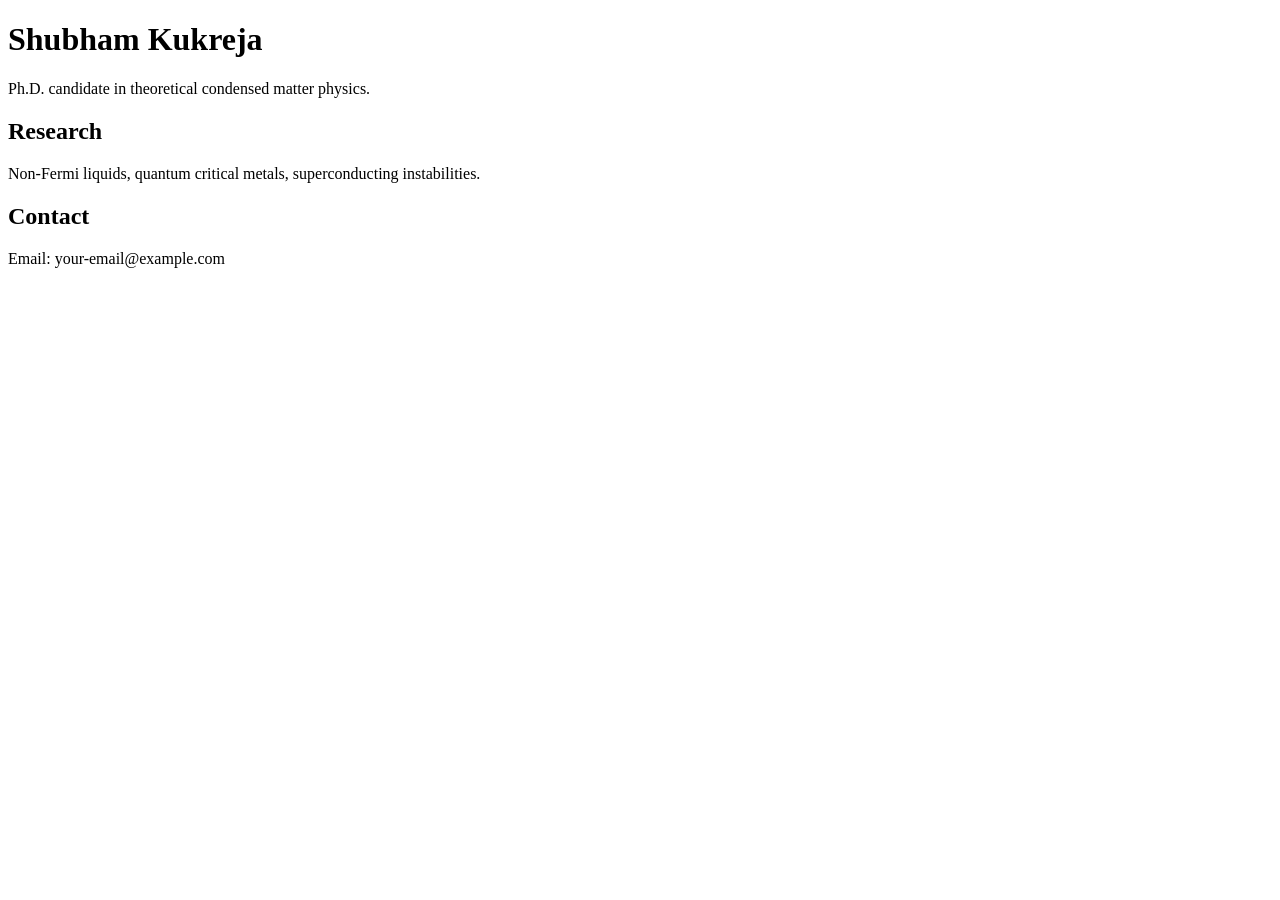
==== index.html @ 659d2ef7 "Create index.html" ====
<!DOCTYPE html>
<html>
<head>
  <title>Shubham Kukreja</title>
</head>
<body>
  <h1>Shubham Kukreja</h1>
  <p>Ph.D. candidate in theoretical condensed matter physics.</p>

  <h2>Research</h2>
  <p>Non-Fermi liquids, quantum critical metals, superconducting instabilities.</p>

  <h2>Contact</h2>
  <p>Email: your-email@example.com</p>
</body>
</html>
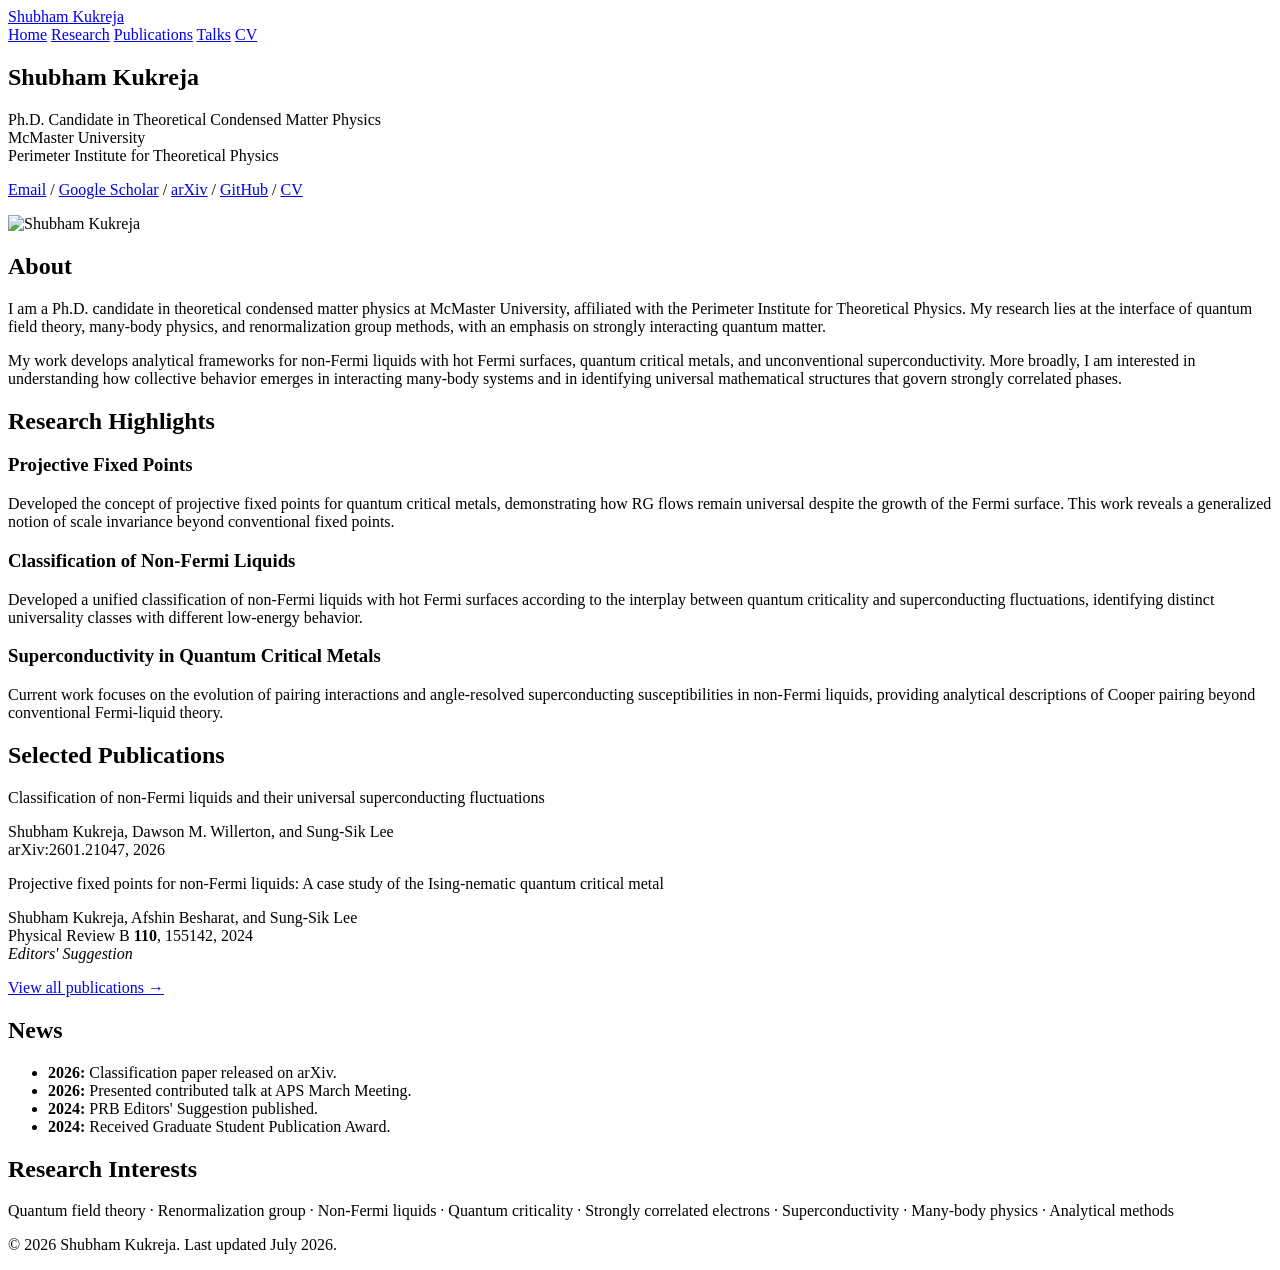
==== commit e7b835d4: "Update index.html" ====
--- a/index.html
+++ b/index.html
@@ -1,16 +1,165 @@
 <!DOCTYPE html>
-<html>
+<html lang="en">
 <head>
+  <meta charset="UTF-8" />
+  <meta name="viewport" content="width=device-width, initial-scale=1.0" />
   <title>Shubham Kukreja</title>
+  <link rel="stylesheet" href="style.css" />
 </head>
+
 <body>
-  <h1>Shubham Kukreja</h1>
-  <p>Ph.D. candidate in theoretical condensed matter physics.</p>
+  <header class="site-header">
+    <nav class="navbar">
+      <a href="index.html" class="nav-name">Shubham Kukreja</a>
+      <div class="nav-links">
+        <a href="index.html">Home</a>
+        <a href="research.html">Research</a>
+        <a href="publications.html">Publications</a>
+        <a href="talks.html">Talks</a>
+        <a href="cv.html">CV</a>
+      </div>
+    </nav>
+  </header>
 
-  <h2>Research</h2>
-  <p>Non-Fermi liquids, quantum critical metals, superconducting instabilities.</p>
+  <main class="container">
 
-  <h2>Contact</h2>
-  <p>Email: your-email@example.com</p>
+    <section class="hero">
+      <div class="hero-text">
+        <h1>Shubham Kukreja</h1>
+
+        <p class="subtitle">
+          Ph.D. Candidate in Theoretical Condensed Matter Physics<br />
+          McMaster University<br />
+          Perimeter Institute for Theoretical Physics
+        </p>
+
+        <p class="links">
+          <a href="mailto:your.email@example.com">Email</a> /
+          <a href="https://scholar.google.com/">Google Scholar</a> /
+          <a href="https://arxiv.org/">arXiv</a> /
+          <a href="https://github.com/yourusername">GitHub</a> /
+          <a href="files/Shubham_Kukreja_CV.pdf">CV</a>
+        </p>
+      </div>
+
+      <div class="hero-image">
+        <img src="images/profile.jpg" alt="Shubham Kukreja" />
+      </div>
+    </section>
+
+    <section>
+      <h2>About</h2>
+
+      <p>
+        I am a Ph.D. candidate in theoretical condensed matter physics at
+        McMaster University, affiliated with the Perimeter Institute for
+        Theoretical Physics. My research lies at the interface of quantum field
+        theory, many-body physics, and renormalization group methods, with an
+        emphasis on strongly interacting quantum matter.
+      </p>
+
+      <p>
+        My work develops analytical frameworks for non-Fermi liquids with hot
+        Fermi surfaces, quantum critical metals, and unconventional
+        superconductivity. More broadly, I am interested in understanding how
+        collective behavior emerges in interacting many-body systems and in
+        identifying universal mathematical structures that govern strongly
+        correlated phases.
+      </p>
+    </section>
+
+    <section>
+      <h2>Research Highlights</h2>
+
+      <div class="cards">
+        <div class="card">
+          <h3>Projective Fixed Points</h3>
+          <p>
+            Developed the concept of projective fixed points for quantum
+            critical metals, demonstrating how RG flows remain universal despite
+            the growth of the Fermi surface. This work reveals a generalized
+            notion of scale invariance beyond conventional fixed points.
+          </p>
+        </div>
+
+        <div class="card">
+          <h3>Classification of Non-Fermi Liquids</h3>
+          <p>
+            Developed a unified classification of non-Fermi liquids with hot
+            Fermi surfaces according to the interplay between quantum
+            criticality and superconducting fluctuations, identifying distinct
+            universality classes with different low-energy behavior.
+          </p>
+        </div>
+
+        <div class="card">
+          <h3>Superconductivity in Quantum Critical Metals</h3>
+          <p>
+            Current work focuses on the evolution of pairing interactions and
+            angle-resolved superconducting susceptibilities in non-Fermi
+            liquids, providing analytical descriptions of Cooper pairing beyond
+            conventional Fermi-liquid theory.
+          </p>
+        </div>
+      </div>
+    </section>
+
+    <section>
+      <h2>Selected Publications</h2>
+
+      <div class="publication">
+        <p class="pub-title">
+          Classification of non-Fermi liquids and their universal superconducting fluctuations
+        </p>
+        <p>
+          Shubham Kukreja, Dawson M. Willerton, and Sung-Sik Lee<br />
+          arXiv:2601.21047, 2026
+        </p>
+      </div>
+
+      <div class="publication">
+        <p class="pub-title">
+          Projective fixed points for non-Fermi liquids: A case study of the
+          Ising-nematic quantum critical metal
+        </p>
+        <p>
+          Shubham Kukreja, Afshin Besharat, and Sung-Sik Lee<br />
+          Physical Review B <strong>110</strong>, 155142, 2024<br />
+          <em>Editors' Suggestion</em>
+        </p>
+      </div>
+
+      <p>
+        <a href="publications.html">View all publications →</a>
+      </p>
+    </section>
+
+    <section>
+      <h2>News</h2>
+
+      <ul class="news">
+        <li><strong>2026:</strong> Classification paper released on arXiv.</li>
+        <li><strong>2026:</strong> Presented contributed talk at APS March Meeting.</li>
+        <li><strong>2024:</strong> PRB Editors' Suggestion published.</li>
+        <li><strong>2024:</strong> Received Graduate Student Publication Award.</li>
+      </ul>
+    </section>
+
+    <section>
+      <h2>Research Interests</h2>
+
+      <p class="keywords">
+        Quantum field theory · Renormalization group · Non-Fermi liquids ·
+        Quantum criticality · Strongly correlated electrons · Superconductivity ·
+        Many-body physics · Analytical methods
+      </p>
+    </section>
+
+  </main>
+
+  <footer>
+    <p>© 2026 Shubham Kukreja. Last updated July 2026.</p>
+  </footer>
+
 </body>
 </html>
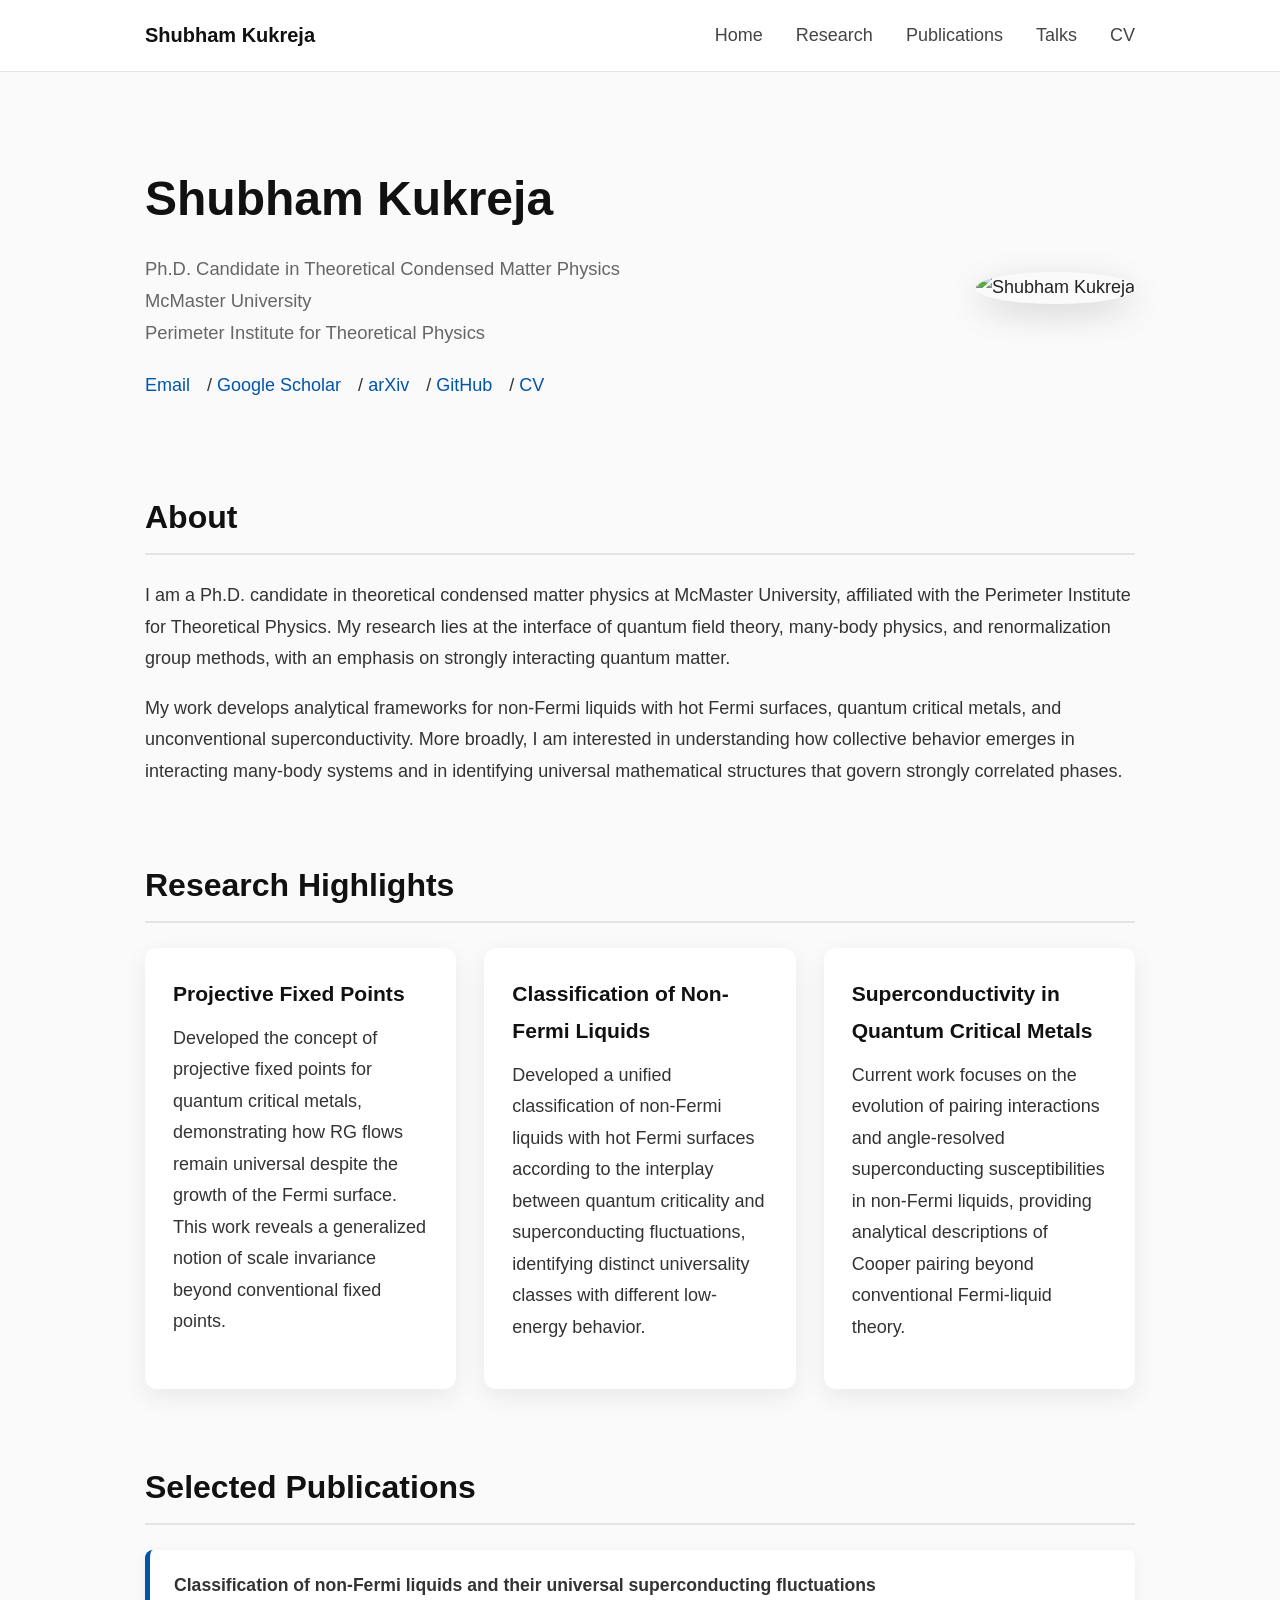
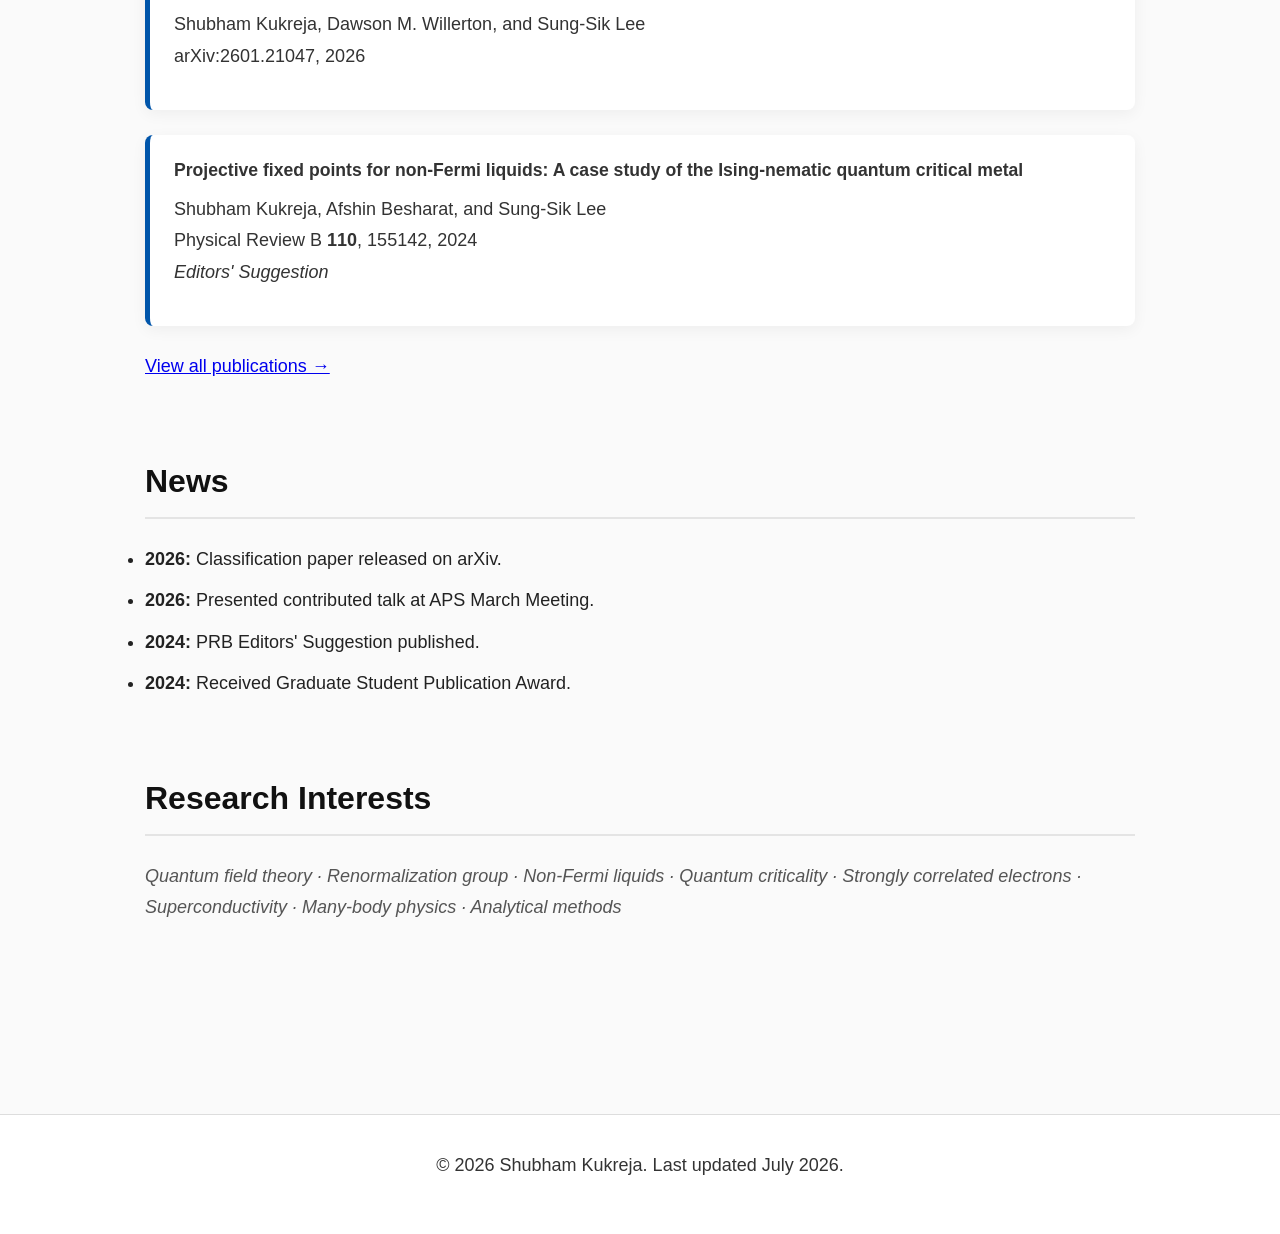
==== commit b1eae085: "Update index.html" ====
--- a/index.html
+++ b/index.html
@@ -34,16 +34,16 @@
         </p>
 
         <p class="links">
-          <a href="mailto:your.email@example.com">Email</a> /
-          <a href="https://scholar.google.com/">Google Scholar</a> /
+          <a href="mailto:kukreja.shubham16@gmail.com">Email</a> /
+          <a href="https://scholar.google.ca/citations?user=CaUMV6UAAAAJ&hl=en">Google Scholar</a> /
           <a href="https://arxiv.org/">arXiv</a> /
-          <a href="https://github.com/yourusername">GitHub</a> /
+          <a href="https://github.com/shubham16-97">GitHub</a> /
           <a href="files/Shubham_Kukreja_CV.pdf">CV</a>
         </p>
       </div>
 
       <div class="hero-image">
-        <img src="images/profile.jpg" alt="Shubham Kukreja" />
+        <img src="profile.jpg" alt="Shubham Kukreja" />
       </div>
     </section>
 
--- a/style.css
+++ b/style.css
@@ -0,0 +1,332 @@
+/* ---------- General ---------- */
+
+* {
+    margin: 0;
+    padding: 0;
+    box-sizing: border-box;
+}
+
+html {
+    scroll-behavior: smooth;
+}
+
+body {
+    font-family: -apple-system, BlinkMacSystemFont, "Segoe UI",
+                 Roboto, Helvetica, Arial, sans-serif;
+
+    font-size: 18px;
+    line-height: 1.75;
+
+    color: #222;
+    background: #fafafa;
+}
+
+/* ---------- Container ---------- */
+
+.container {
+    max-width: 1050px;
+    margin: auto;
+    padding: 40px 30px;
+}
+
+/* ---------- Navigation ---------- */
+
+.site-header {
+    background: white;
+    border-bottom: 1px solid #e5e5e5;
+    position: sticky;
+    top: 0;
+    z-index: 100;
+}
+
+.navbar {
+
+    max-width: 1050px;
+
+    margin: auto;
+
+    display: flex;
+
+    justify-content: space-between;
+
+    align-items: center;
+
+    padding: 18px 30px;
+}
+
+.nav-name {
+
+    font-size: 1.25rem;
+
+    font-weight: 700;
+
+    color: #111;
+
+    text-decoration: none;
+}
+
+.nav-links a {
+
+    margin-left: 28px;
+
+    text-decoration: none;
+
+    color: #444;
+
+    transition: .2s;
+}
+
+.nav-links a:hover {
+
+    color: #0055aa;
+}
+
+/* ---------- Hero ---------- */
+
+.hero {
+
+    display: flex;
+
+    justify-content: space-between;
+
+    align-items: center;
+
+    gap: 70px;
+
+    margin-top: 45px;
+
+    margin-bottom: 70px;
+}
+
+.hero-text {
+
+    flex: 1;
+}
+
+.hero h1 {
+
+    font-size: 3rem;
+
+    margin-bottom: 12px;
+
+    color: #111;
+}
+
+.subtitle {
+
+    font-size: 1.15rem;
+
+    color: #666;
+
+    margin-bottom: 20px;
+}
+
+.links {
+
+    margin-top: 20px;
+}
+
+.links a {
+
+    color: #0055aa;
+
+    text-decoration: none;
+
+    margin-right: 12px;
+}
+
+.links a:hover {
+
+    text-decoration: underline;
+}
+
+.hero-image img {
+
+    width: 260px;
+
+    height: 260px;
+
+    object-fit: cover;
+
+    border-radius: 50%;
+
+    box-shadow: 0 10px 35px rgba(0,0,0,.15);
+}
+
+/* ---------- Headings ---------- */
+
+section {
+
+    margin-bottom: 70px;
+}
+
+h2 {
+
+    font-size: 2rem;
+
+    color: #111;
+
+    margin-bottom: 25px;
+
+    border-bottom: 2px solid #e4e4e4;
+
+    padding-bottom: 8px;
+}
+
+h3 {
+
+    margin-bottom: 10px;
+
+    color: #111;
+}
+
+/* ---------- Paragraphs ---------- */
+
+p {
+
+    margin-bottom: 18px;
+
+    color: #333;
+}
+
+/* ---------- Research cards ---------- */
+
+.cards {
+
+    display: grid;
+
+    grid-template-columns: repeat(auto-fit,minmax(280px,1fr));
+
+    gap: 28px;
+}
+
+.card {
+
+    background: white;
+
+    border-radius: 12px;
+
+    padding: 28px;
+
+    box-shadow: 0 8px 25px rgba(0,0,0,.07);
+
+    transition: .25s;
+}
+
+.card:hover {
+
+    transform: translateY(-6px);
+
+    box-shadow: 0 16px 35px rgba(0,0,0,.12);
+}
+
+/* ---------- Publications ---------- */
+
+.publication {
+
+    background: white;
+
+    border-left: 5px solid #0055aa;
+
+    padding: 20px 24px;
+
+    margin-bottom: 25px;
+
+    border-radius: 8px;
+
+    box-shadow: 0 4px 15px rgba(0,0,0,.05);
+}
+
+.pub-title {
+
+    font-size: 1.1rem;
+
+    font-weight: 600;
+
+    margin-bottom: 8px;
+}
+
+/* ---------- News ---------- */
+
+.news li {
+
+    margin-bottom: 10px;
+}
+
+/* ---------- Keywords ---------- */
+
+.keywords {
+
+    font-style: italic;
+
+    color: #555;
+}
+
+/* ---------- Footer ---------- */
+
+footer {
+
+    border-top: 1px solid #ddd;
+
+    margin-top: 80px;
+
+    padding: 35px;
+
+    text-align: center;
+
+    color: #777;
+
+    background: white;
+}
+
+/* ---------- Responsive ---------- */
+
+@media (max-width:900px){
+
+.hero{
+
+flex-direction:column-reverse;
+
+text-align:center;
+
+}
+
+.hero-image img{
+
+width:210px;
+
+height:210px;
+
+}
+
+.navbar{
+
+flex-direction:column;
+
+gap:15px;
+
+}
+
+.nav-links{
+
+display:flex;
+
+flex-wrap:wrap;
+
+justify-content:center;
+
+}
+
+.nav-links a{
+
+margin:8px;
+
+}
+
+.hero h1{
+
+font-size:2.4rem;
+
+}
+
+}
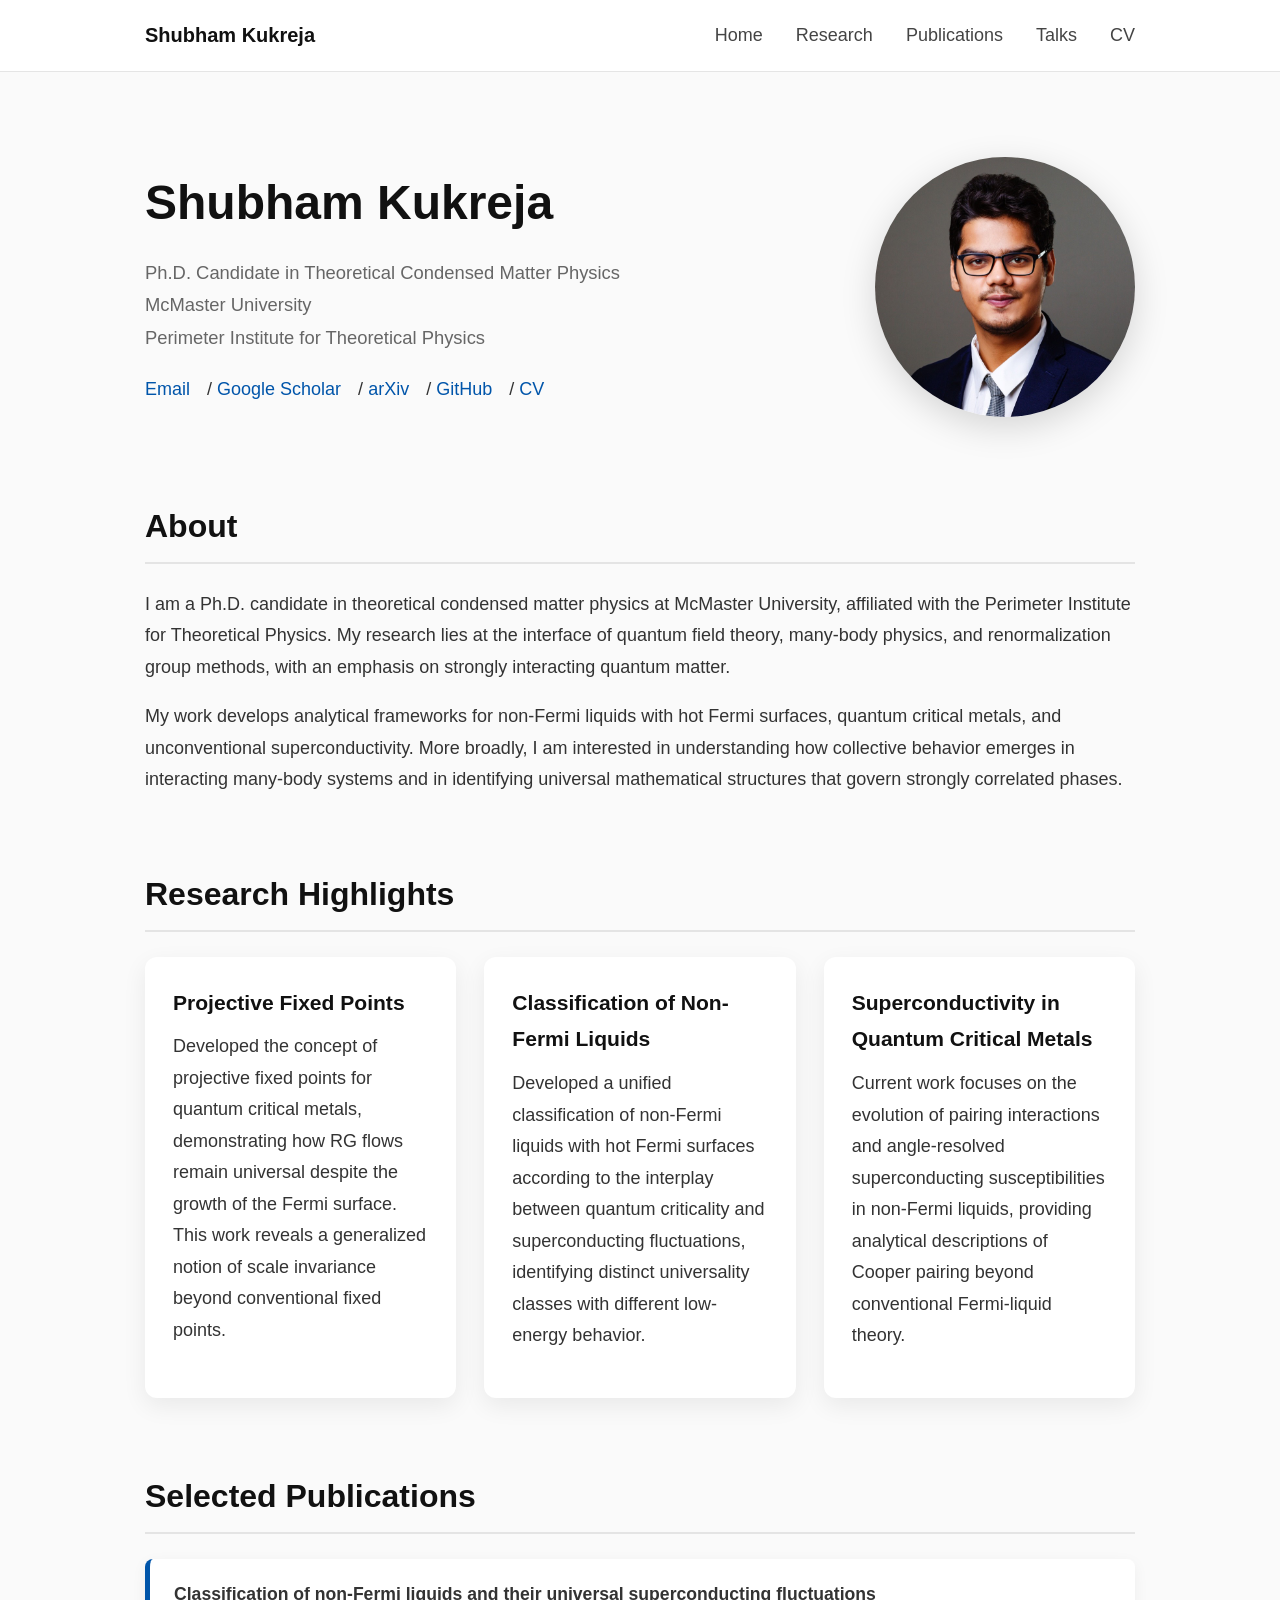
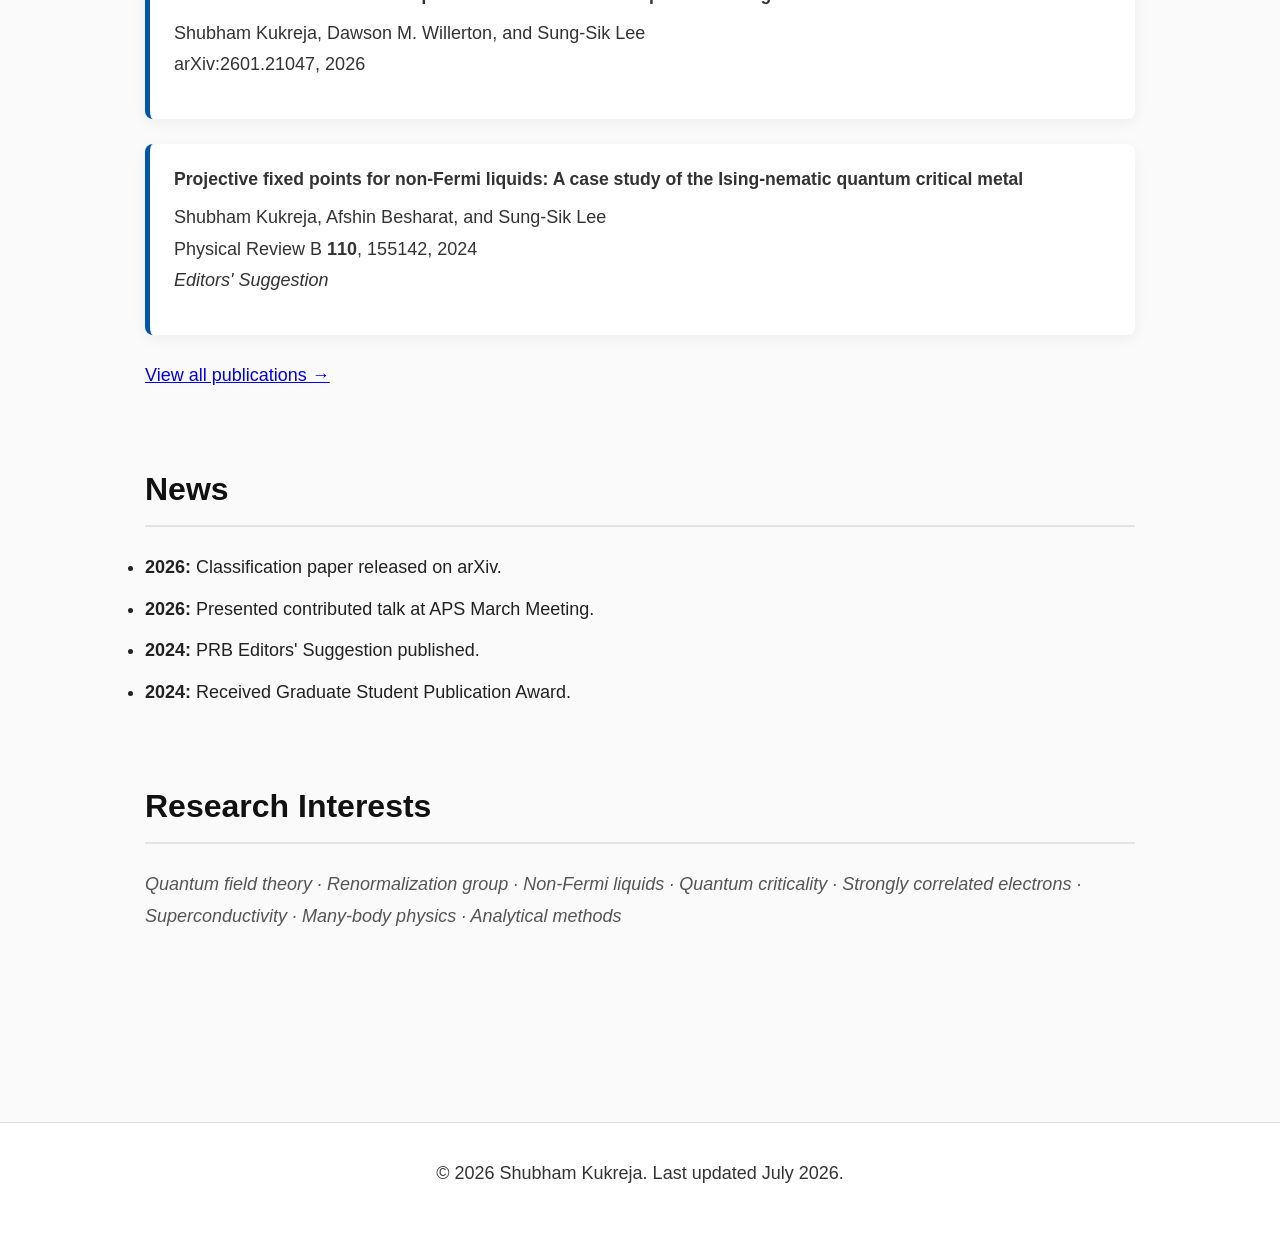
==== commit c1ce6f68: "Update index.html" ====
--- a/index.html
+++ b/index.html
@@ -43,7 +43,7 @@
       </div>
 
       <div class="hero-image">
-        <img src="profile.jpg" alt="Shubham Kukreja" />
+        <img src="profile.jpeg" alt="Shubham Kukreja" />
       </div>
     </section>
 
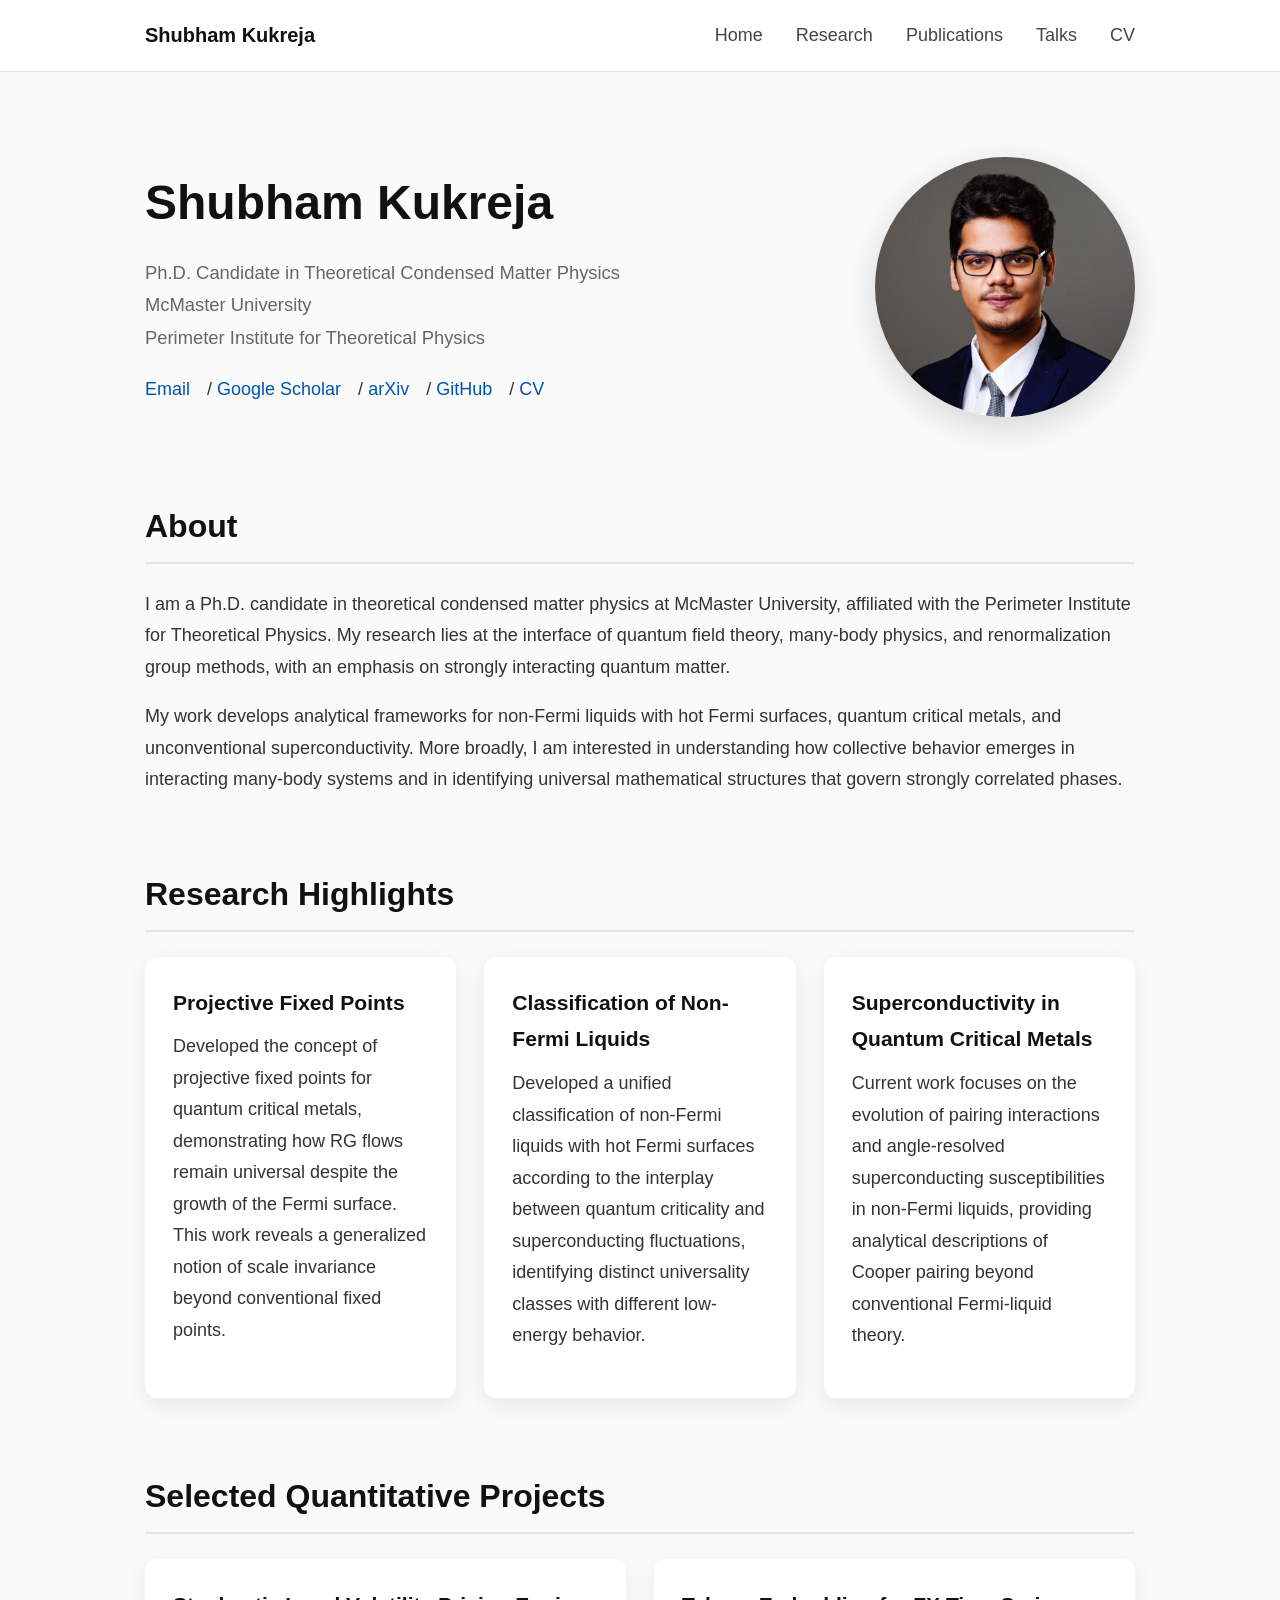
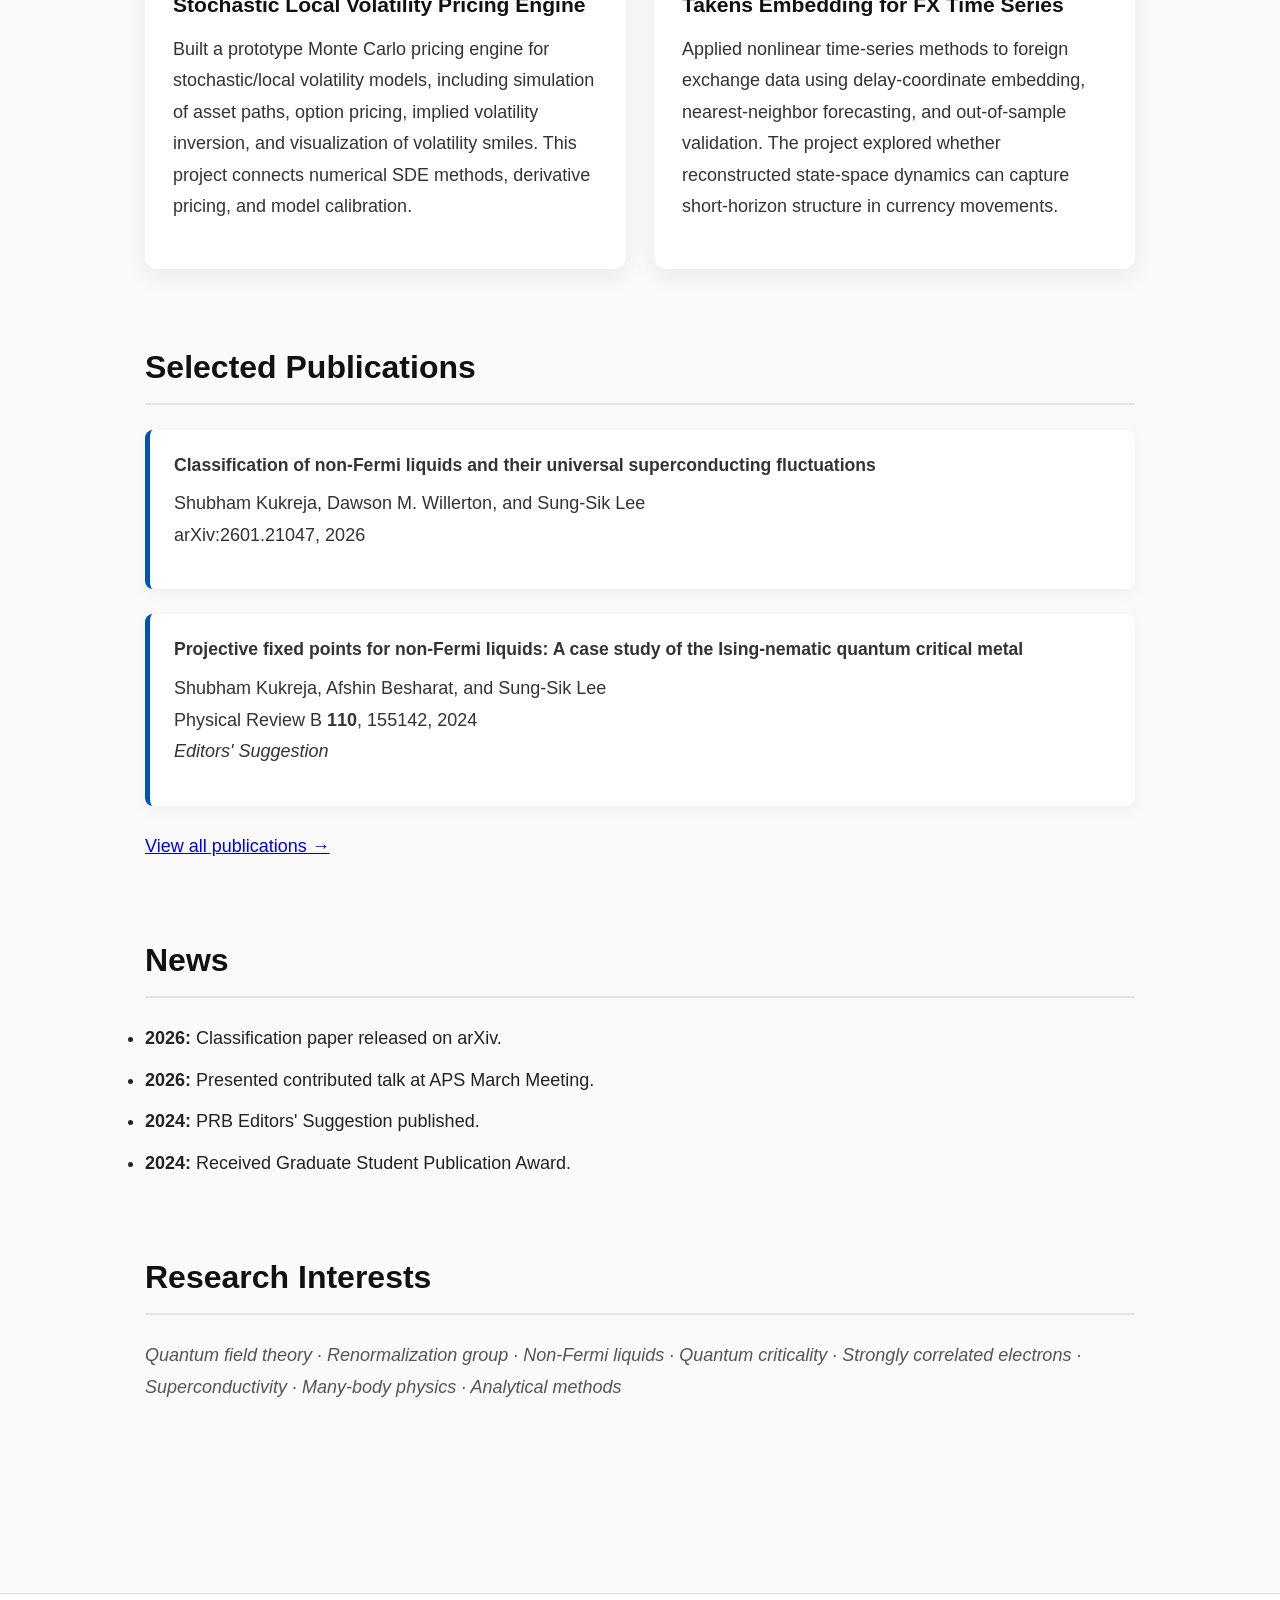
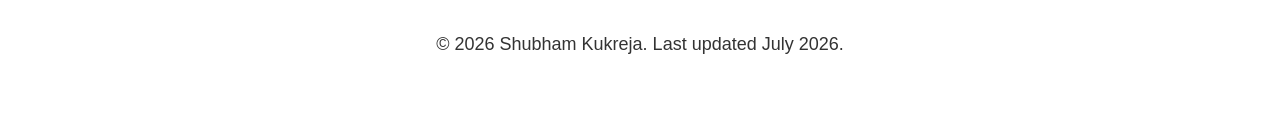
==== commit 0c491367: "Update index.html" ====
--- a/index.html
+++ b/index.html
@@ -38,7 +38,7 @@
           <a href="https://scholar.google.ca/citations?user=CaUMV6UAAAAJ&hl=en">Google Scholar</a> /
           <a href="https://arxiv.org/">arXiv</a> /
           <a href="https://github.com/shubham16-97">GitHub</a> /
-          <a href="files/Shubham_Kukreja_CV.pdf">CV</a>
+          <a href="CV_Kukreja.pdf">CV</a>
         </p>
       </div>
 
@@ -105,6 +105,33 @@
     </section>
 
     <section>
+  <h2>Selected Quantitative Projects</h2>
+
+  <div class="cards">
+    <div class="card">
+      <h3>Stochastic Local Volatility Pricing Engine</h3>
+      <p>
+        Built a prototype Monte Carlo pricing engine for stochastic/local
+        volatility models, including simulation of asset paths, option pricing,
+        implied volatility inversion, and visualization of volatility smiles.
+        This project connects numerical SDE methods, derivative pricing, and
+        model calibration.
+      </p>
+    </div>
+
+    <div class="card">
+      <h3>Takens Embedding for FX Time Series</h3>
+      <p>
+        Applied nonlinear time-series methods to foreign exchange data using
+        delay-coordinate embedding, nearest-neighbor forecasting, and out-of-sample
+        validation. The project explored whether reconstructed state-space
+        dynamics can capture short-horizon structure in currency movements.
+      </p>
+    </div>
+  </div>
+</section>
+
+    <section>
       <h2>Selected Publications</h2>
 
       <div class="publication">
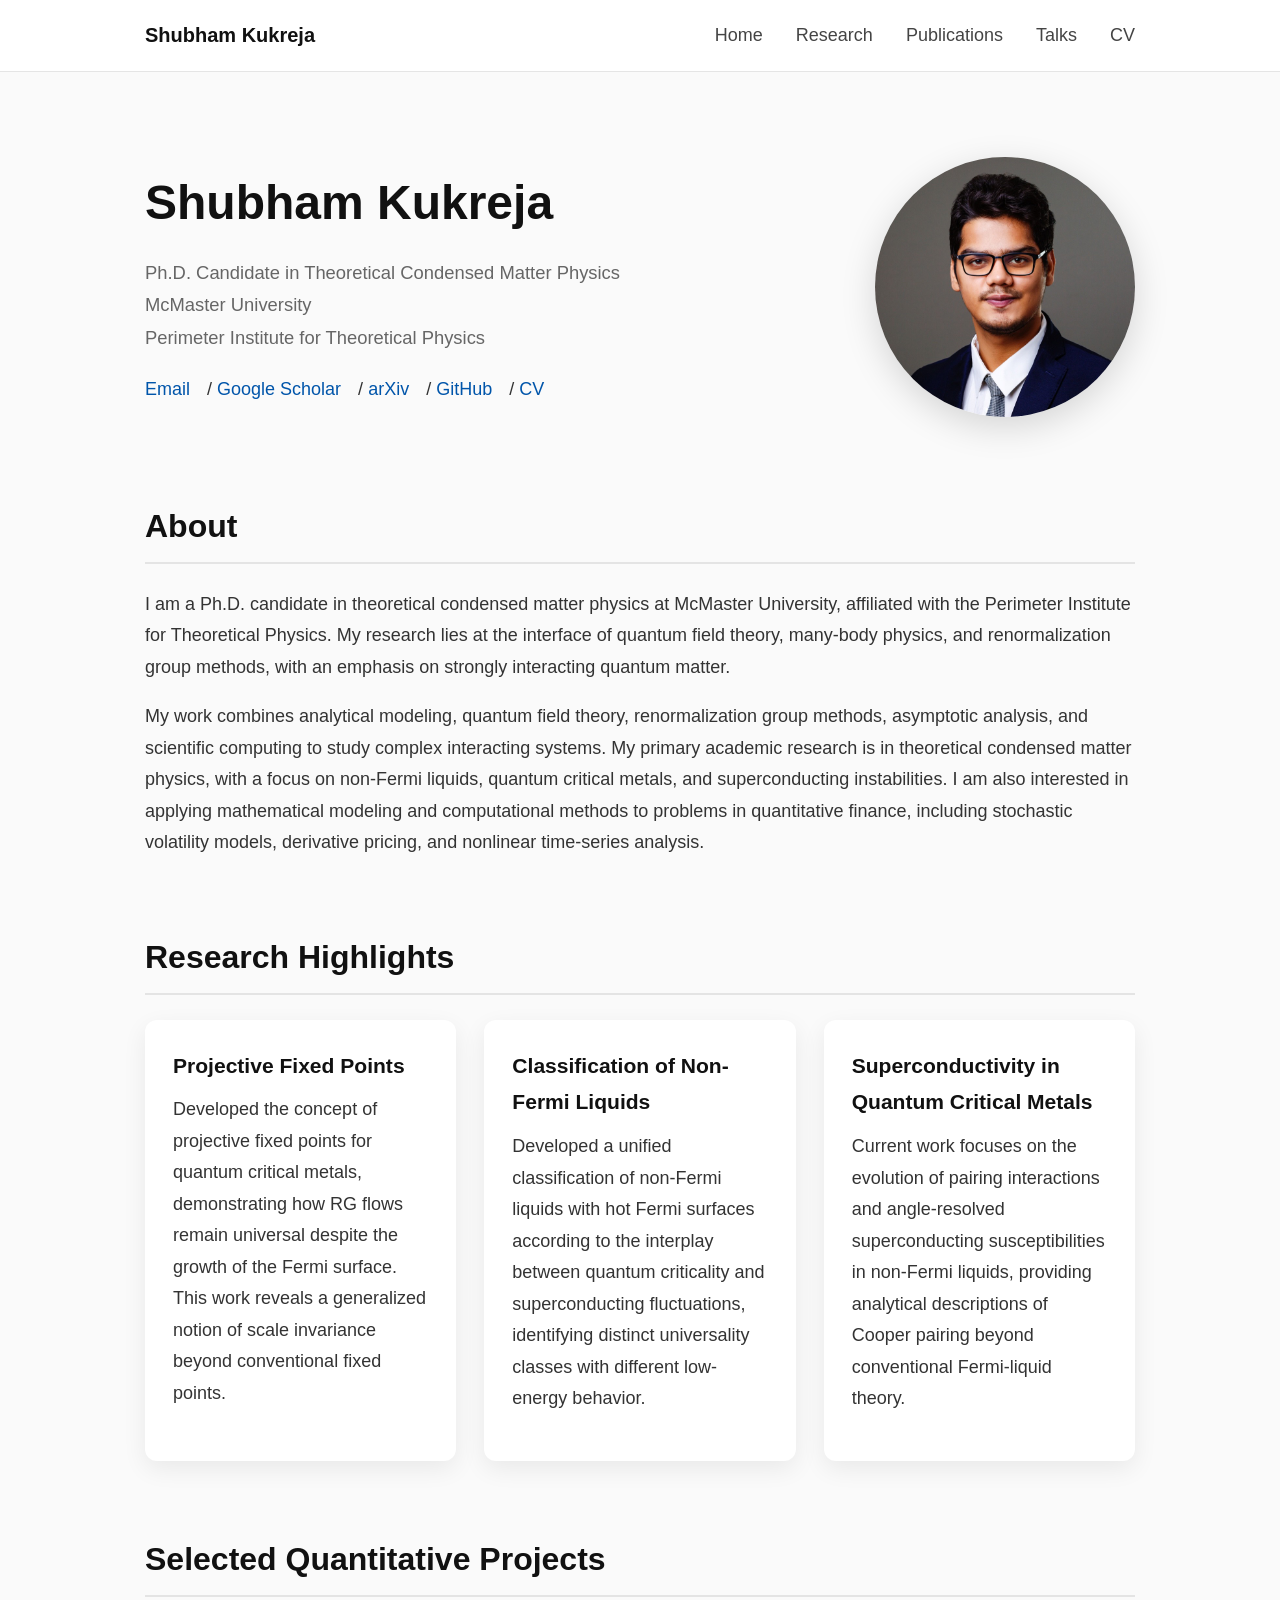
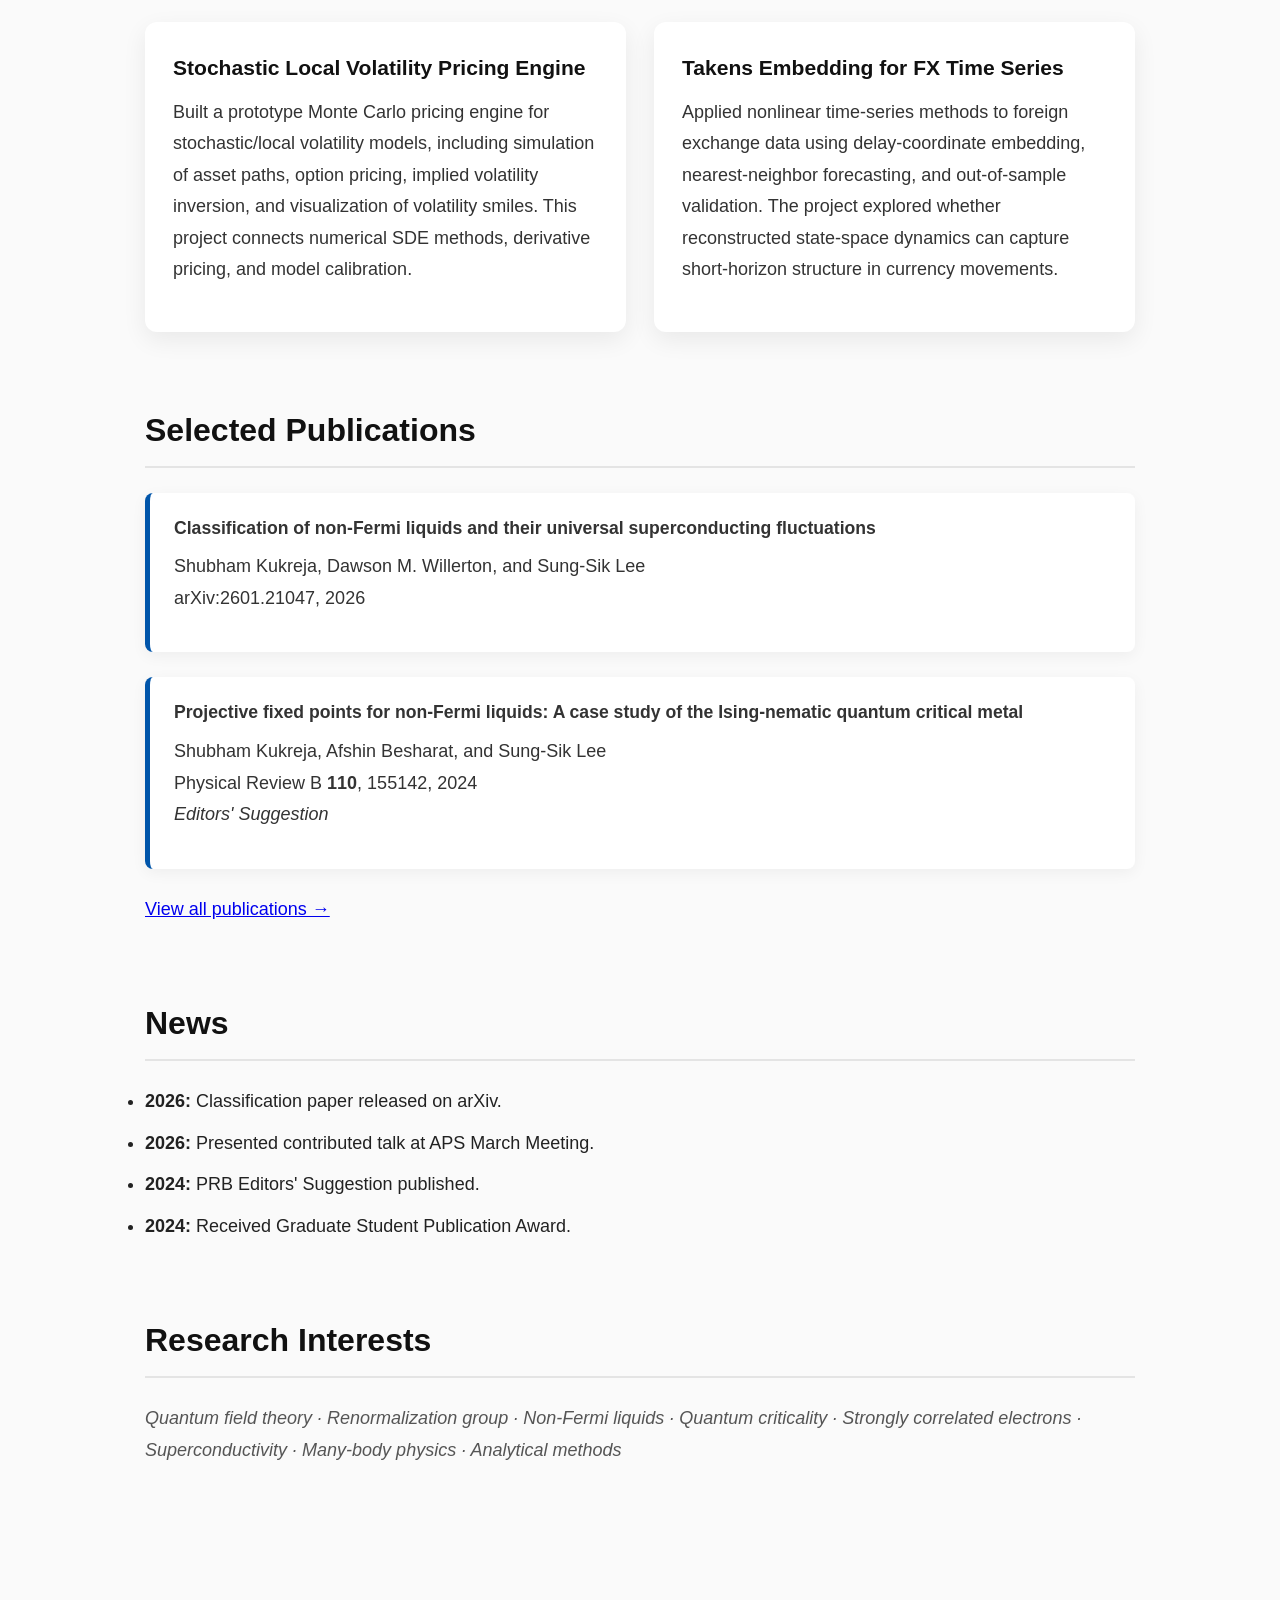
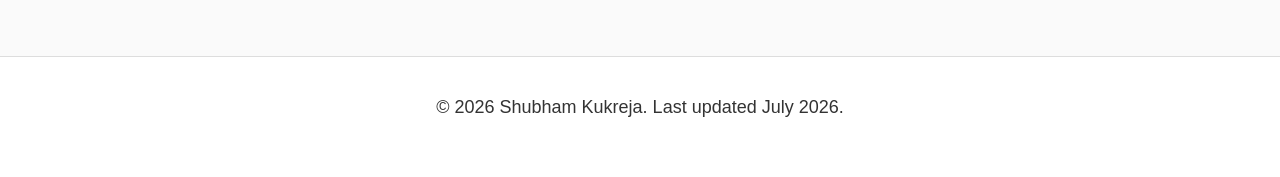
==== commit 303bc6af: "Update index.html" ====
--- a/index.html
+++ b/index.html
@@ -59,12 +59,20 @@
       </p>
 
       <p>
-        My work develops analytical frameworks for non-Fermi liquids with hot
+        <!-- My work develops analytical frameworks for non-Fermi liquids with hot
         Fermi surfaces, quantum critical metals, and unconventional
         superconductivity. More broadly, I am interested in understanding how
         collective behavior emerges in interacting many-body systems and in
         identifying universal mathematical structures that govern strongly
-        correlated phases.
+        correlated phases. -->
+        <!-- <p> -->
+        My work combines analytical modeling, quantum field theory, renormalization group
+        methods, asymptotic analysis, and scientific computing to study complex interacting
+        systems. My primary academic research is in theoretical condensed matter physics,
+        with a focus on non-Fermi liquids, quantum critical metals, and superconducting
+        instabilities. I am also interested in applying mathematical modeling and computational
+        methods to problems in quantitative finance, including stochastic volatility models,
+        derivative pricing, and nonlinear time-series analysis.
       </p>
     </section>
 
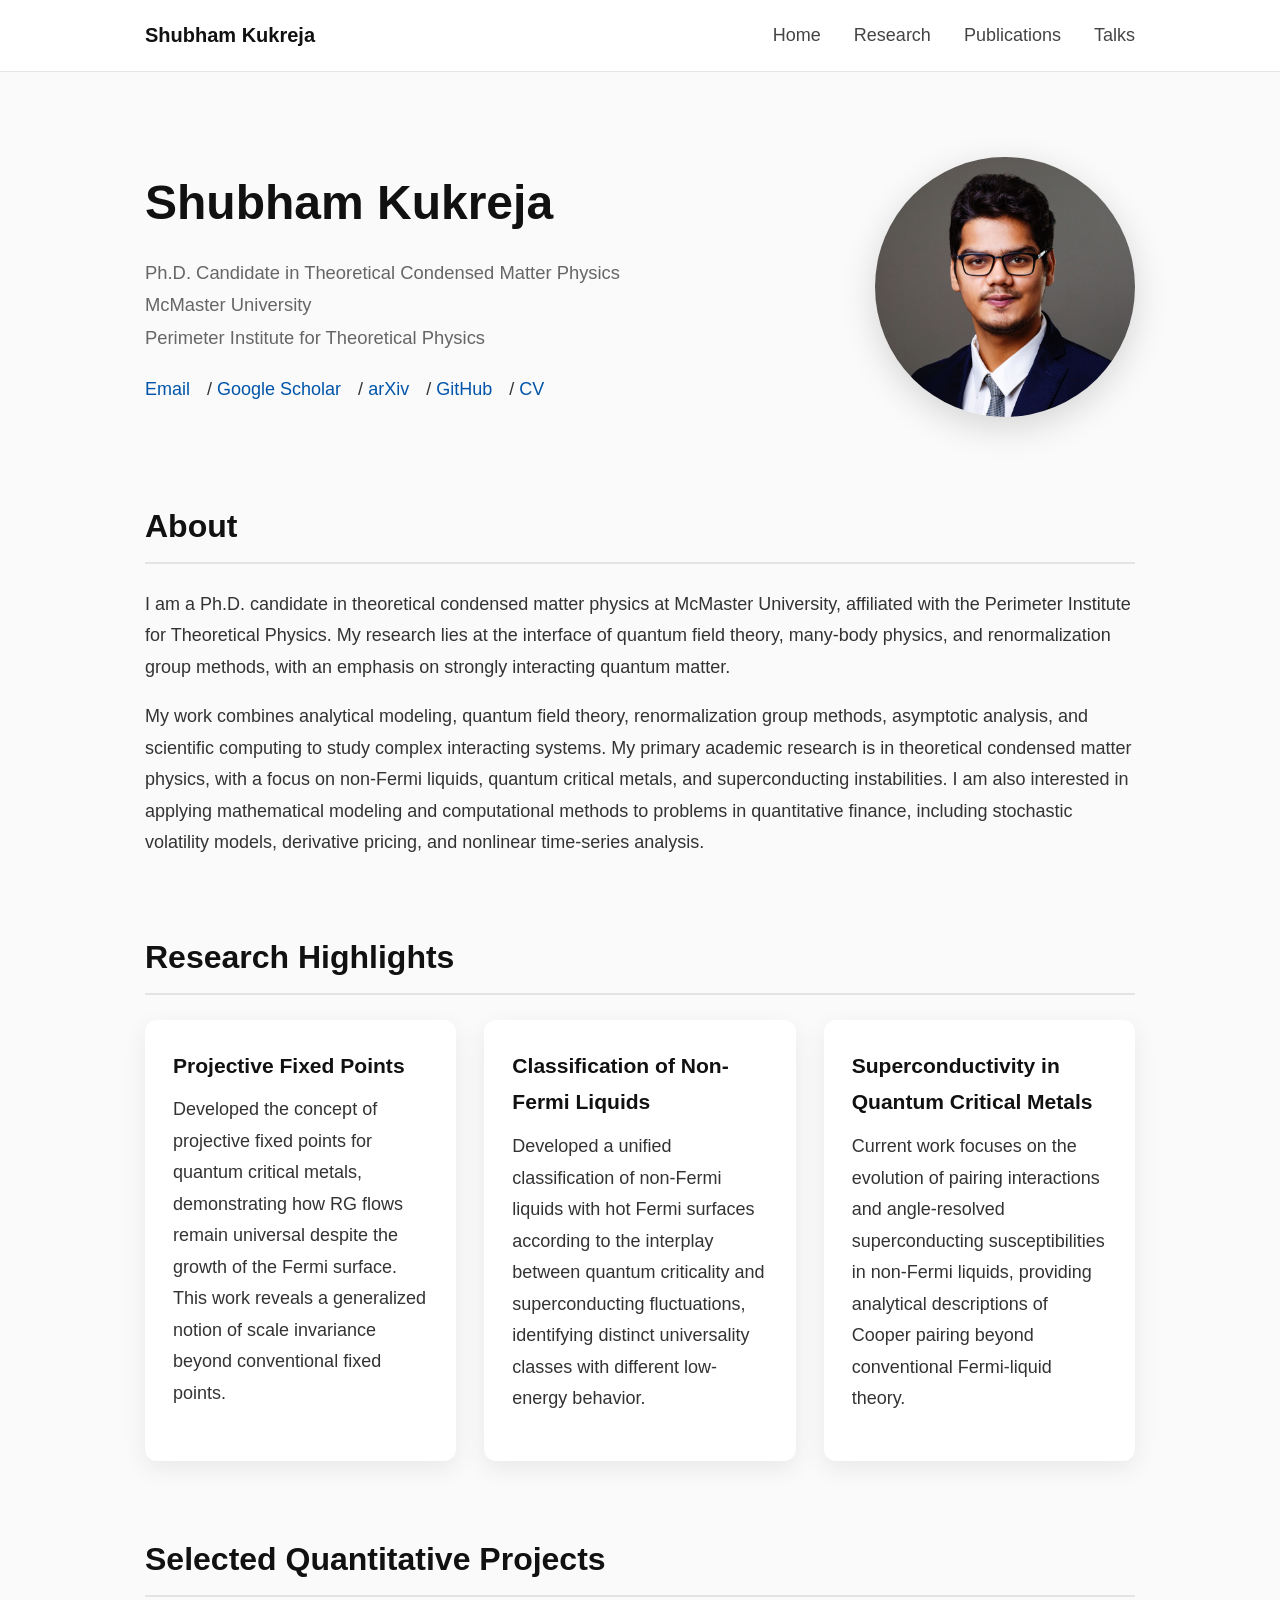
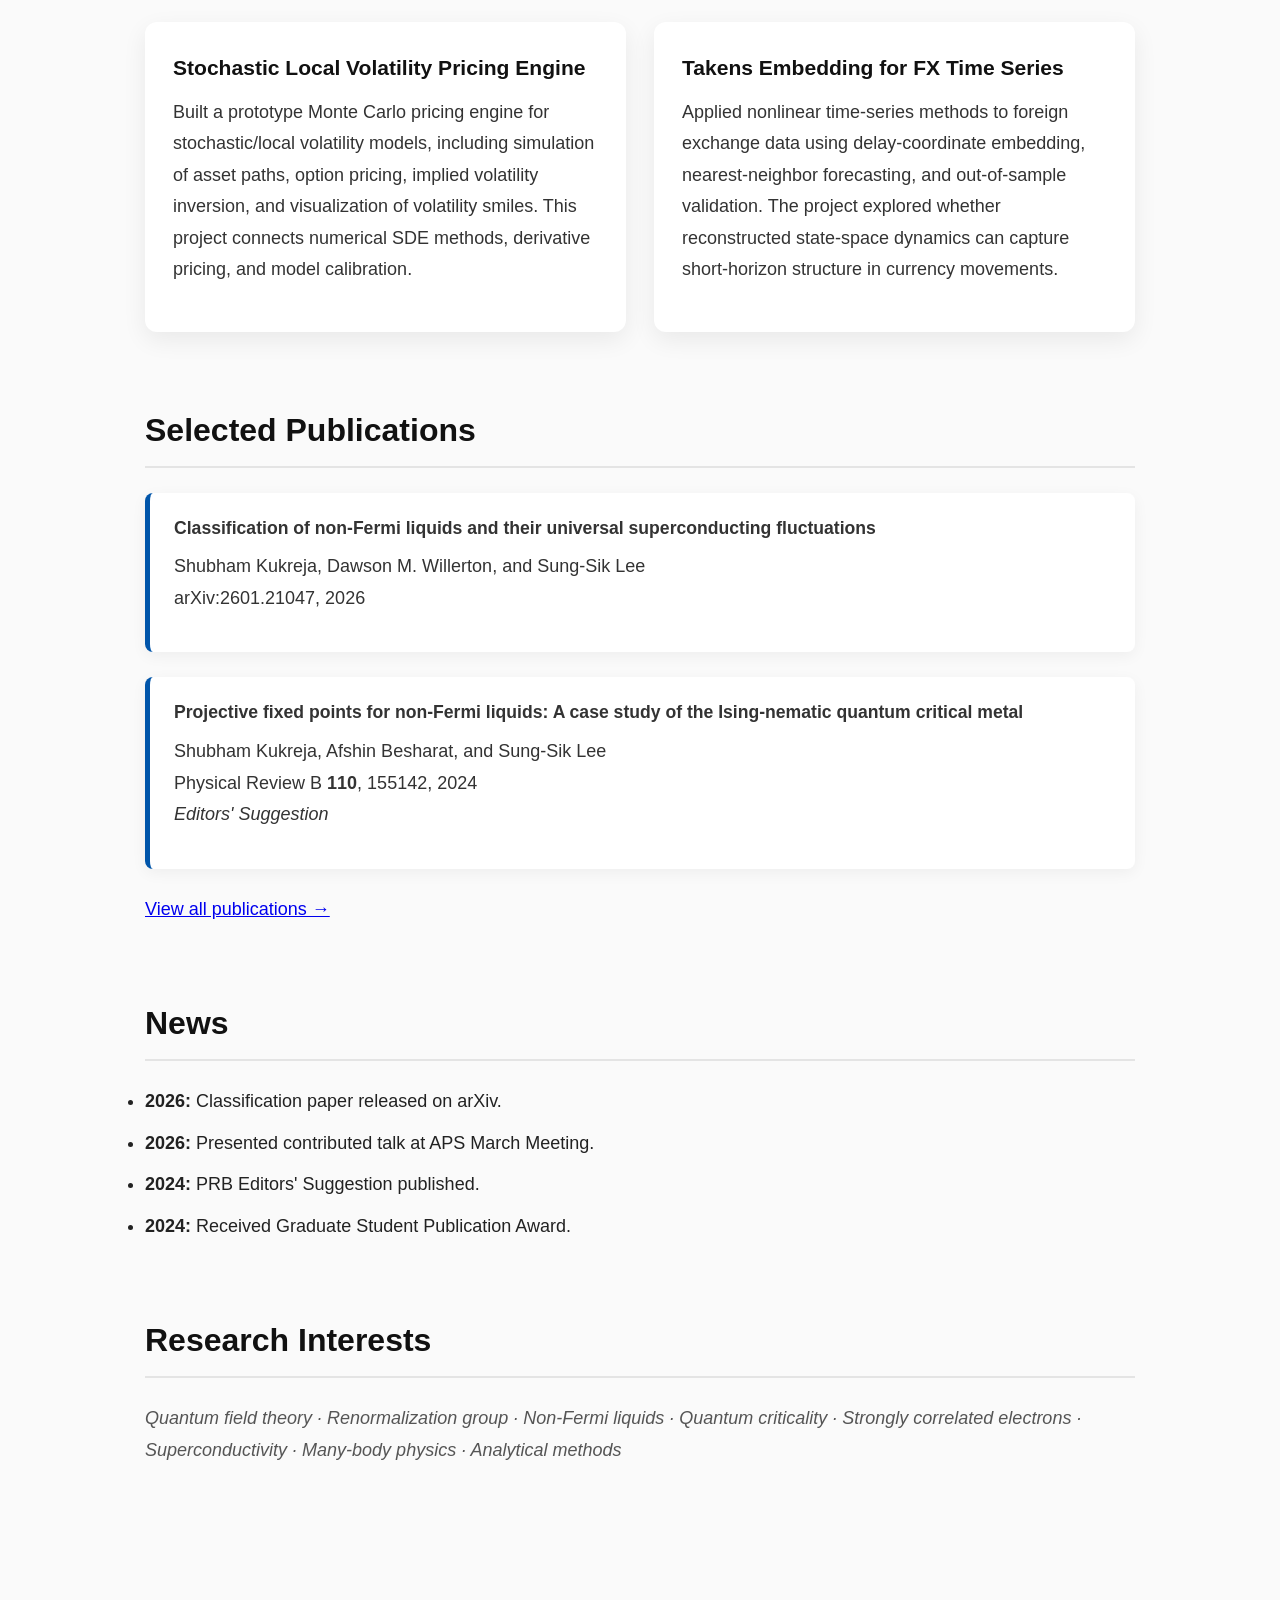
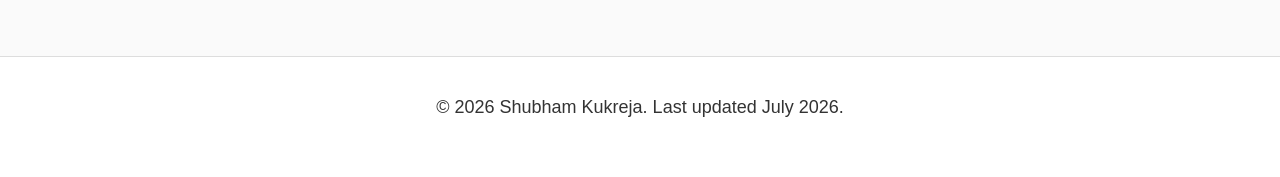
==== commit d8ed1f64: "Update index.html" ====
--- a/index.html
+++ b/index.html
@@ -16,7 +16,7 @@
         <a href="research.html">Research</a>
         <a href="publications.html">Publications</a>
         <a href="talks.html">Talks</a>
-        <a href="cv.html">CV</a>
+        <!-- <a href="cv.html">CV</a> -->
       </div>
     </nav>
   </header>
